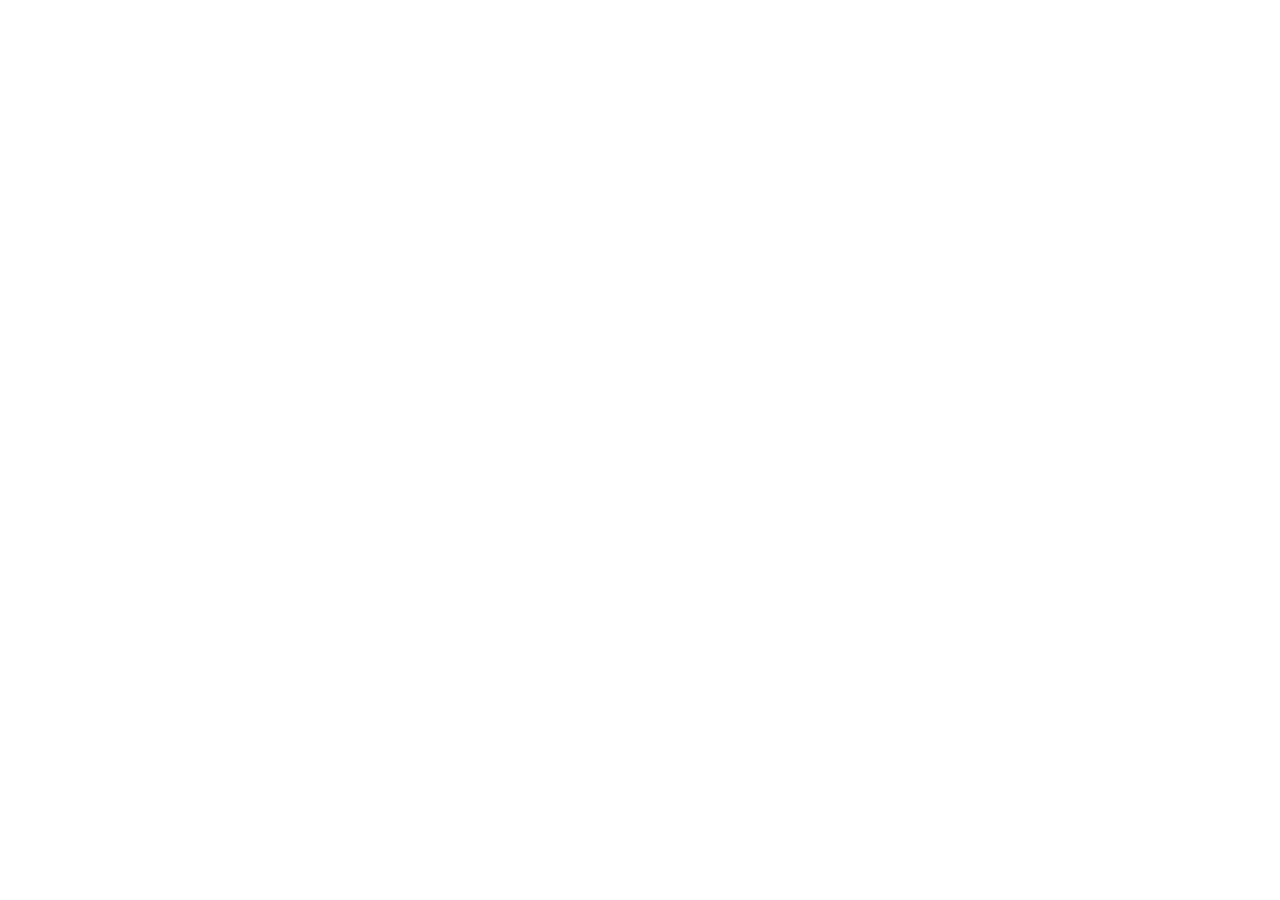
==== index.html @ 8882ec89 "Dodaj schemat i strony Regestru Dworu" ====
<!doctype html><html lang="pl"><head><meta charset="utf-8"><meta name="viewport" content="width=device-width,initial-scale=1"><meta name="theme-color" content="#142f29"><title>Regestr Dworu — Widok publiczny</title><link rel="stylesheet" href="assets/style.css"></head><body data-mode="viewer"><div id="app"></div><script src="assets/app.js" defer></script></body></html>
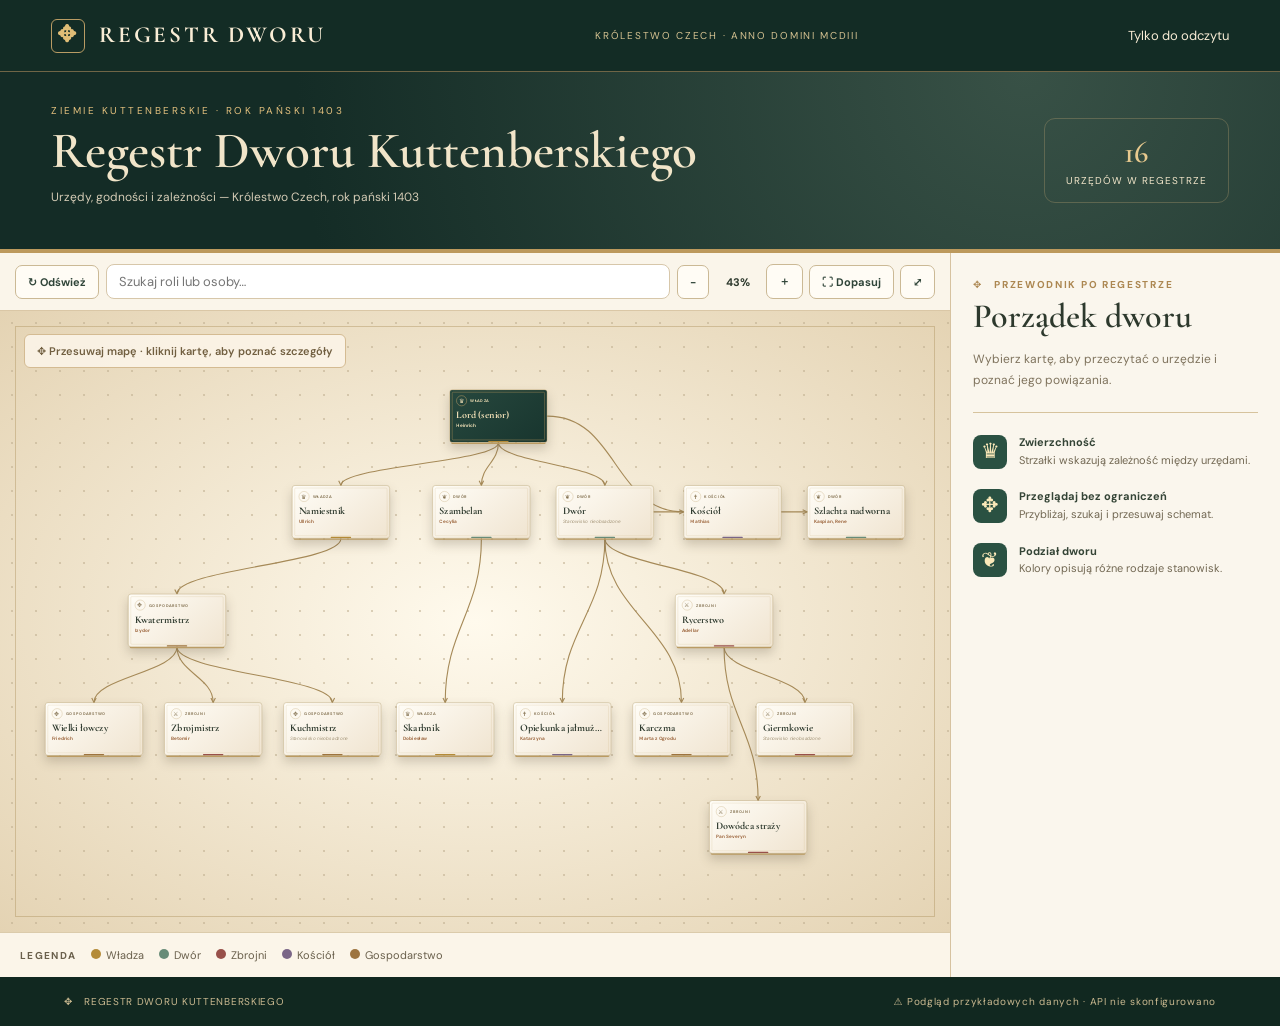
==== commit 9b0a1a79: "Wczytuj konfigurację API na stronie index.html" ====
--- a/index.html
+++ b/index.html
@@ -1 +1 @@
-<!doctype html><html lang="pl"><head><meta charset="utf-8"><meta name="viewport" content="width=device-width,initial-scale=1"><meta name="theme-color" content="#142f29"><title>Regestr Dworu — Widok publiczny</title><link rel="stylesheet" href="assets/style.css"></head><body data-mode="viewer"><div id="app"></div><script src="assets/app.js" defer></script></body></html>+<!doctype html><html lang="pl"><head><meta charset="utf-8"><meta name="viewport" content="width=device-width,initial-scale=1"><meta name="theme-color" content="#142f29"><title>Regestr Dworu — Widok publiczny</title><link rel="stylesheet" href="assets/style.css"></head><body data-mode="viewer"><div id="app"></div><script src="assets/config.js" defer></script><script src="assets/app.js" defer></script></body></html>
--- a/assets/style.css
+++ b/assets/style.css
@@ -0,0 +1,2 @@
+@import url('https://fonts.googleapis.com/css2?family=Cormorant+Garamond:wght@400;500;600;700&family=DM+Sans:wght@400;500;600;700&display=swap');
+:root{--forest:#142c26;--deep:#0e241e;--gold:#ccac6d;--paper:#f5eddc;--ink:#2d392d}*{box-sizing:border-box}html,body{margin:0;min-height:100%;font:13px 'DM Sans',system-ui,sans-serif;color:var(--ink);background:#f6f0e3}button,input,select,textarea{font:inherit}button{cursor:pointer}button:disabled{opacity:.5;cursor:not-allowed}a{color:inherit;text-decoration:none}.top{height:72px;background:#132c25;color:#f9edd6;display:flex;align-items:center;justify-content:space-between;padding:0 4%;gap:18px;border-bottom:1px solid #6f6546}.brand{font:700 23px 'Cormorant Garamond',Georgia,serif;letter-spacing:.12em}.brand b{display:inline-block;color:#e0bd76;border:1px solid #b99c64;width:34px;height:34px;line-height:30px;text-align:center;border-radius:6px;margin-right:14px;font-family:Georgia}.top small{font-size:10px;letter-spacing:.17em;text-transform:uppercase;color:#d6c392}.top a.nav{font-size:11px;border:1px solid #8a805c;border-radius:20px;padding:9px 13px}.top a:hover{background:#ffffff16}.hero{background:radial-gradient(circle at 80% 0%,#385146,#142c26 70%);color:#f1e5c9;padding:32px 4%;display:flex;justify-content:space-between;align-items:center;border-bottom:4px solid #bc995c;gap:20px}.hero .eyebrow{text-transform:uppercase;letter-spacing:.25em;font-size:10px;color:#e4c17e}.hero h1{font:600 clamp(35px,4vw,59px)/1 'Cormorant Garamond',Georgia,serif;margin:9px 0 8px}.hero p{color:#d4cbb5;font-size:12px}.count{border:1px solid #a9976b5f;border-radius:11px;padding:14px 21px;text-align:center;white-space:nowrap}.count b{font:600 31px 'Cormorant Garamond',Georgia,serif;color:#e7c98e;display:block}.count span{font-size:10px;text-transform:uppercase;letter-spacing:.1em}.work{display:grid;grid-template-columns:minmax(0,1fr) 330px;min-height:65vh}.left{min-width:0}.tools{display:flex;gap:7px;align-items:center;flex-wrap:wrap;background:#faf5ea;border-bottom:1px solid #dac7a6;padding:11px 15px}.tools button,.panel button,.modal button{border:1px solid #cbb995;border-radius:7px;padding:9px 12px;background:#fffcf5;color:#304539;font-size:11px;font-weight:700}.tools button:hover,.panel button:hover{background:#f1e1c6}.tools .primary,.panel .primary,.modal .primary{background:#23453a;color:#fff4dc;border-color:#23453a}.tools .primary:hover,.panel .primary:hover{background:#386052;color:white}.tools .danger{color:#a04f3d}.tools input{height:35px;min-width:140px;flex:1;background:white;border:1px solid #d7c7aa;border-radius:8px;padding:0 12px}.tools .push{margin-left:auto;display:flex;align-items:center;gap:6px}.tools .push b{font-size:11px;min-width:45px;text-align:center}.canvas{height:min(69vh,790px);min-height:510px;overflow:hidden;position:relative;cursor:grab;touch-action:none;background-color:#ebdfc6;background-image:radial-gradient(#bdac8d88 .8px,transparent .8px),radial-gradient(ellipse at center,#fffaed,#e4d3b3);background-size:24px 24px,100% 100%}.canvas:active{cursor:grabbing}.canvas:before{content:'';inset:15px;position:absolute;border:1px solid #ae925f70;pointer-events:none}.world{position:absolute;transform-origin:0 0;width:2600px;height:1900px}.lines{position:absolute;inset:0;overflow:visible;width:100%;height:100%;pointer-events:none}.paths{stroke:#a68a58;stroke-width:2.6;fill:none;stroke-linecap:round;stroke-linejoin:round}.hit{stroke:transparent;stroke-width:22;fill:none;pointer-events:stroke;cursor:pointer}.line-selected .paths{stroke:#97543c;stroke-width:4}.cards{position:absolute;inset:0;pointer-events:none}.node{pointer-events:auto;position:absolute;width:230px;height:125px;background:linear-gradient(140deg,#fffdf7,#f0e4d0);border:1px solid #b8a47b;border-radius:7px;box-shadow:0 7px 0 -4px #bb9b62,0 14px 26px #554b3542;cursor:pointer;user-select:none;padding:13px 15px;overflow:visible}.node:before{content:'';inset:5px;position:absolute;border:1px solid #cdb98a80;border-radius:3px;pointer-events:none}.node.selected{outline:4px solid #bb924f6b;z-index:4}.node:hover{z-index:5;box-shadow:0 7px 0 -4px #bb9b62,0 17px 34px #554b3566}.node .category{font-size:9px;letter-spacing:.14em;text-transform:uppercase;font-weight:700;color:#837150;display:flex;gap:8px;align-items:center}.node .category i{width:25px;height:25px;border-radius:100%;border:1px solid #d0b991;font:normal 15px Georgia;display:grid;place-items:center}.node .title{font:700 24px/1 'Cormorant Garamond',Georgia,serif;margin:10px 0 5px;white-space:nowrap;overflow:hidden;text-overflow:ellipsis}.node .people{font-size:11px;font-weight:700;color:#9c653c;white-space:nowrap;overflow:hidden;text-overflow:ellipsis}.node .people.empty{font-weight:400;color:#a39477;font-style:italic}.node .accent{width:48px;height:3px;border-radius:3px;position:absolute;bottom:0;left:calc(50% - 24px);background:var(--accent)}.node.root{background:linear-gradient(140deg,#27483e,#18352e);border-color:#bca06d}.node.root:before{border-color:#ac8f5a}.node.root .category,.node.root .title,.node.root .people{color:#f5e3b9}.node.root .category i{border-color:#d2ad6f}.node .port{position:absolute;right:-12px;top:48px;border-radius:50%;width:25px;height:25px;display:grid;place-items:center;border:2px solid #f8e9cb;background:#285345;color:#fff0c5;font-size:17px;opacity:0;cursor:pointer}.node:hover .port,.node.selected .port{opacity:1}.node .port:hover{background:#bb8c48}.node.faded,.line-faded{opacity:.16}.hint{position:absolute;z-index:6;top:23px;left:24px;border:1px solid #d4bb92;background:#fbf4e7ee;color:#715f40;border-radius:6px;padding:9px 12px;font-size:11px;font-weight:600}.legend{display:flex;align-items:center;gap:15px;flex-wrap:wrap;padding:15px 20px;background:#fbf5e9;color:#6a604c;border-top:1px solid #dbcbab;font-size:11px}.legend strong{font-size:10px;letter-spacing:.13em;text-transform:uppercase}.legend i{display:inline-block;width:10px;height:10px;border-radius:50%;margin-right:5px;background:var(--color)}.panel{padding:25px 22px;background:#faf6ed;border-left:1px solid #d6c2a0;min-height:620px;max-height:calc(69vh + 115px);overflow:auto}.kicker{font-size:10px;letter-spacing:.17em;text-transform:uppercase;color:#ac8751;font-weight:700}.panel h2{font:600 34px/1 'Cormorant Garamond',Georgia,serif;margin:9px 0 15px}.panel p{font-size:12px;line-height:1.75;color:#7f735d}.panel hr{border:0;border-top:1px solid #d6c39d;margin:21px 0}.feature{margin:19px 0;display:flex;align-items:center;gap:12px}.feature i{width:34px;height:34px;flex:0 0 34px;background:#2a5142;color:#fbe9b9;border-radius:8px;display:grid;place-items:center;font:normal 21px Georgia}.feature span{font-size:11px;line-height:1.6;color:#726853}.feature b{display:block;color:#344436}.field{margin:13px 0;display:block}.field span{font-size:10px;text-transform:uppercase;font-weight:800;letter-spacing:.09em;color:#756448;display:block;margin-bottom:7px}.field input,.field select,.field textarea{width:100%;padding:10px;min-height:39px;background:white;border:1px solid #d2bd99;border-radius:7px;outline:none;color:#314435;font-size:12px}.field textarea{min-height:82px;resize:vertical}.field input:focus,.field select:focus,.field textarea:focus{border-color:#a58449}.tag{display:inline-block;border:1px solid #ceb98f;border-radius:30px;padding:5px 11px;color:#795a29;background:#f4e5c8;font-size:10px}.actions{display:flex;gap:7px;flex-wrap:wrap}.actions button{flex:1}.connection{display:flex;align-items:center;gap:6px;width:100%;background:#fffdf7;border:1px solid #d8c6a5;border-radius:6px;margin:7px 0;padding:10px;text-align:left;color:#584b38;cursor:pointer;font-size:11px}.connection span{flex:1}.connection .remove{font-weight:900;color:#a34e39;font-size:18px}.publish{margin-top:20px;border-radius:10px;padding:17px;background:#214439;color:#efe2c5}.publish h3{font:600 23px 'Cormorant Garamond',Georgia,serif;margin:0}.publish p{color:#d8cbae;font-size:11px}.publish button{width:100%;background:#d6ab62;color:#2c3f2f;border:0}.footer{background:#112820;color:#cbba91;padding:18px 5%;display:flex;justify-content:space-between;font-size:10px;letter-spacing:.07em;gap:14px}.toast{position:fixed;left:50%;bottom:25px;transform:translate(-50%,30px);opacity:0;pointer-events:none;background:#22493d;color:white;padding:13px 19px;max-width:90vw;border-radius:9px;z-index:100;box-shadow:0 8px 30px #0004;transition:.2s}.toast.visible{opacity:1;transform:translate(-50%,0)}dialog{background:#faf3e3;border:1px solid #b69a64;border-radius:13px;padding:25px;color:#2e3e34;max-width:min(470px,95vw)}dialog::backdrop{background:#0c241ebf}dialog h2{font:600 33px 'Cormorant Garamond',Georgia,serif}dialog p{font-size:12px;line-height:1.6;color:#70644f}.dialog-buttons{display:flex;justify-content:flex-end;gap:10px}.status{color:#84623b;font-size:11px}.hidden{display:none!important}@media(max-width:990px){.work{grid-template-columns:minmax(0,1fr) 270px}.panel{padding:18px 14px}}@media(max-width:760px){.top{padding:0 14px}.top small{display:none}.hero{padding:25px 18px}.hero .count{display:none}.work{display:block}.panel{max-height:none;min-height:0;border-left:0;border-top:1px solid #cfb991}.canvas{height:58vh;min-height:420px}.tools{padding:10px}.footer{flex-direction:column}}
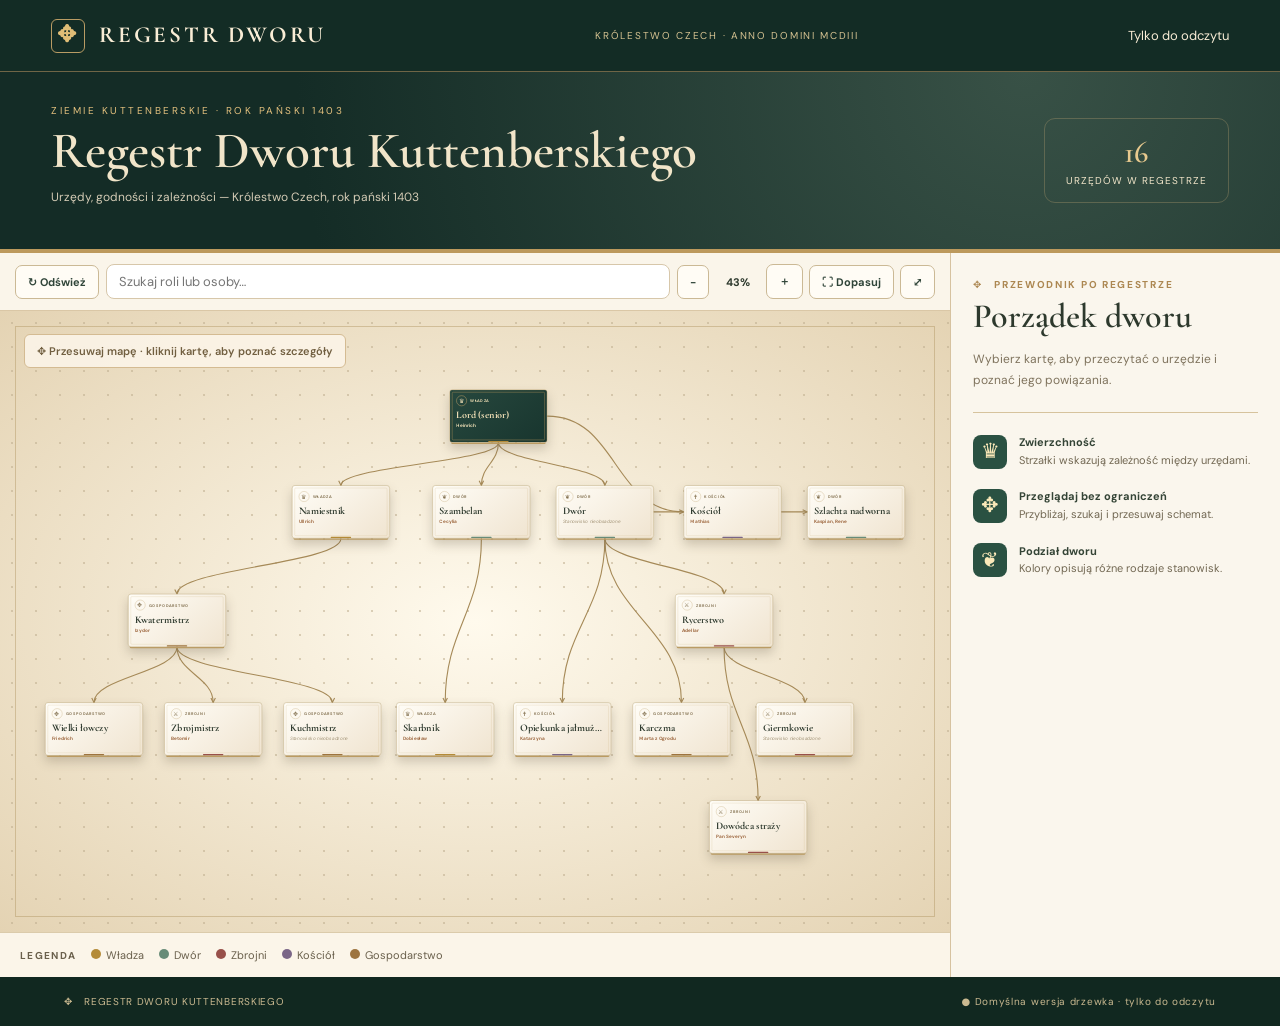
==== commit 422660db: "Wczytuj statyczne publikacje URL w index.html" ====
--- a/index.html
+++ b/index.html
@@ -1 +1 @@
-<!doctype html><html lang="pl"><head><meta charset="utf-8"><meta name="viewport" content="width=device-width,initial-scale=1"><meta name="theme-color" content="#142f29"><title>Regestr Dworu — Widok publiczny</title><link rel="stylesheet" href="assets/style.css"></head><body data-mode="viewer"><div id="app"></div><script src="assets/config.js" defer></script><script src="assets/app.js" defer></script></body></html>+<!doctype html><html lang="pl"><head><meta charset="utf-8"><meta name="viewport" content="width=device-width,initial-scale=1"><meta name="theme-color" content="#142f29"><title>Regestr Dworu — Widok publiczny</title><link rel="stylesheet" href="assets/style.css"></head><body data-mode="viewer"><div id="app"></div><script src="assets/share.js" defer></script><script src="assets/app.js" defer></script></body></html>
